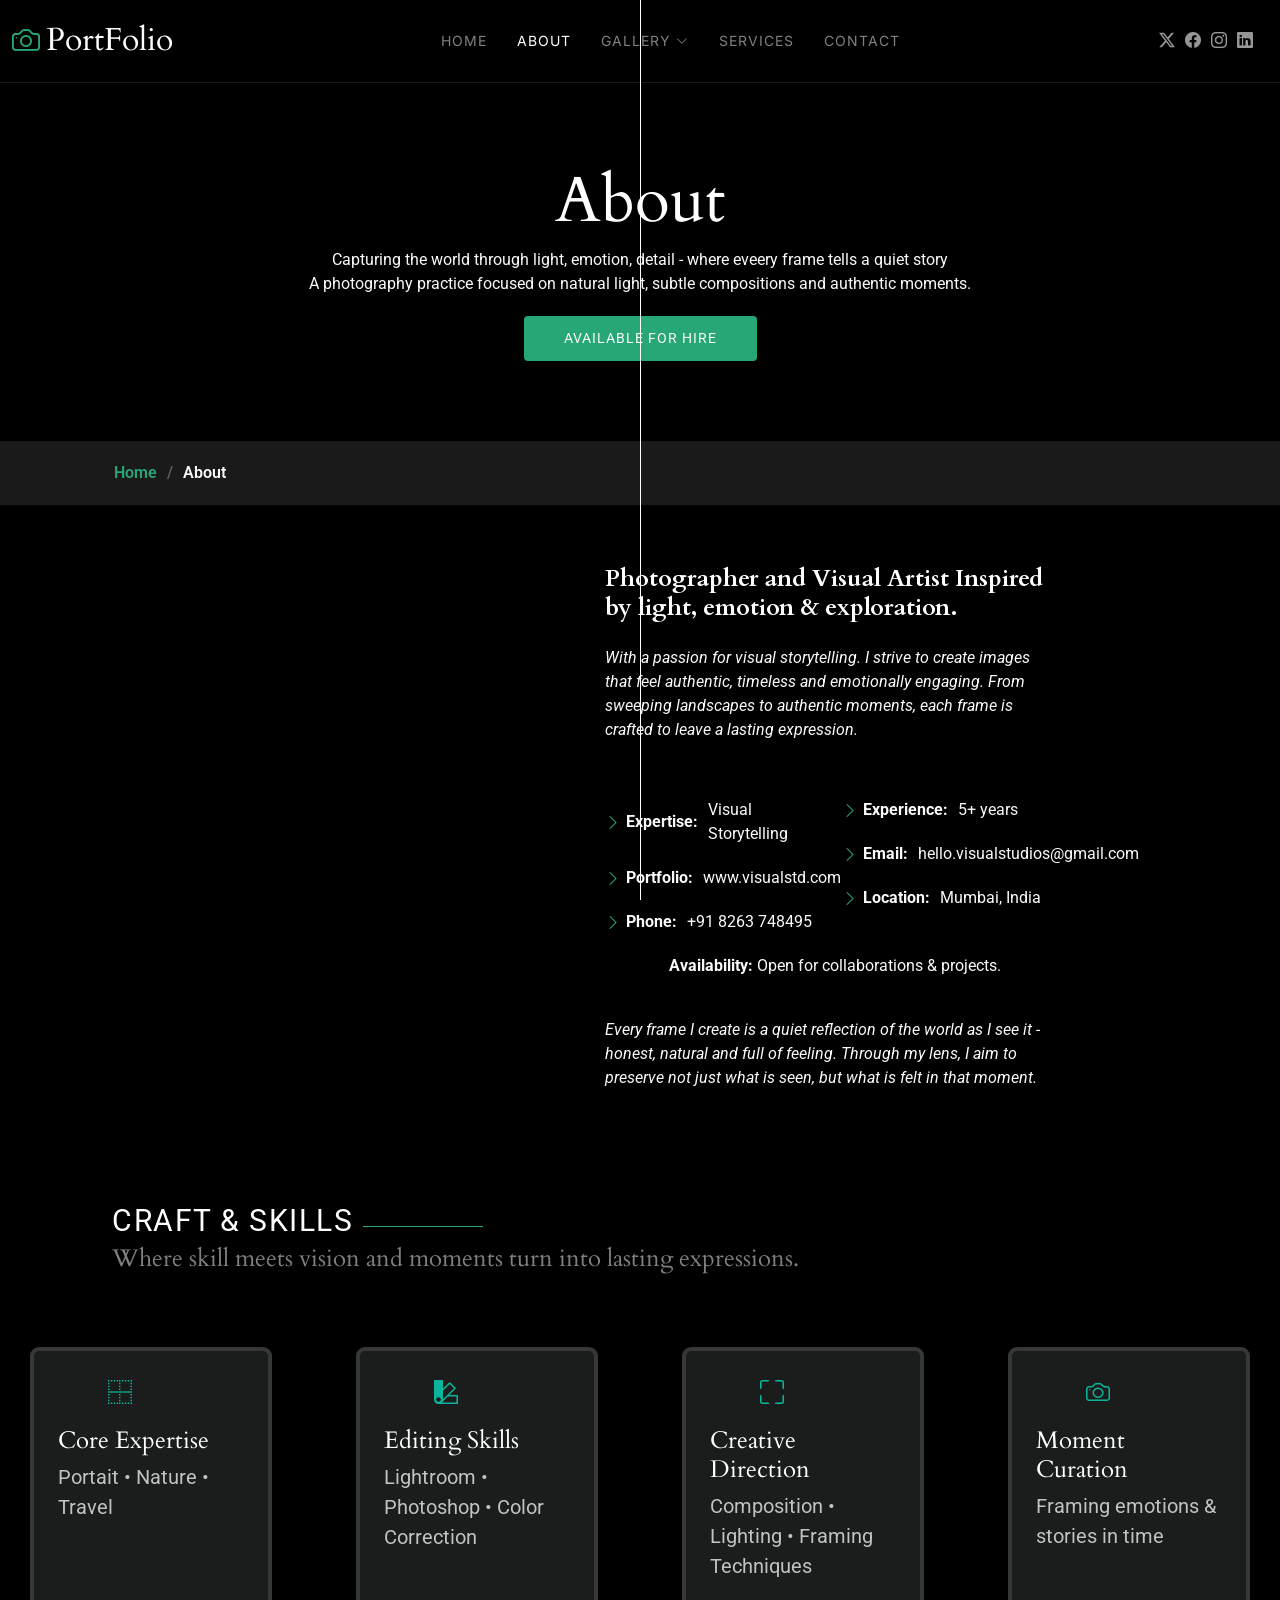
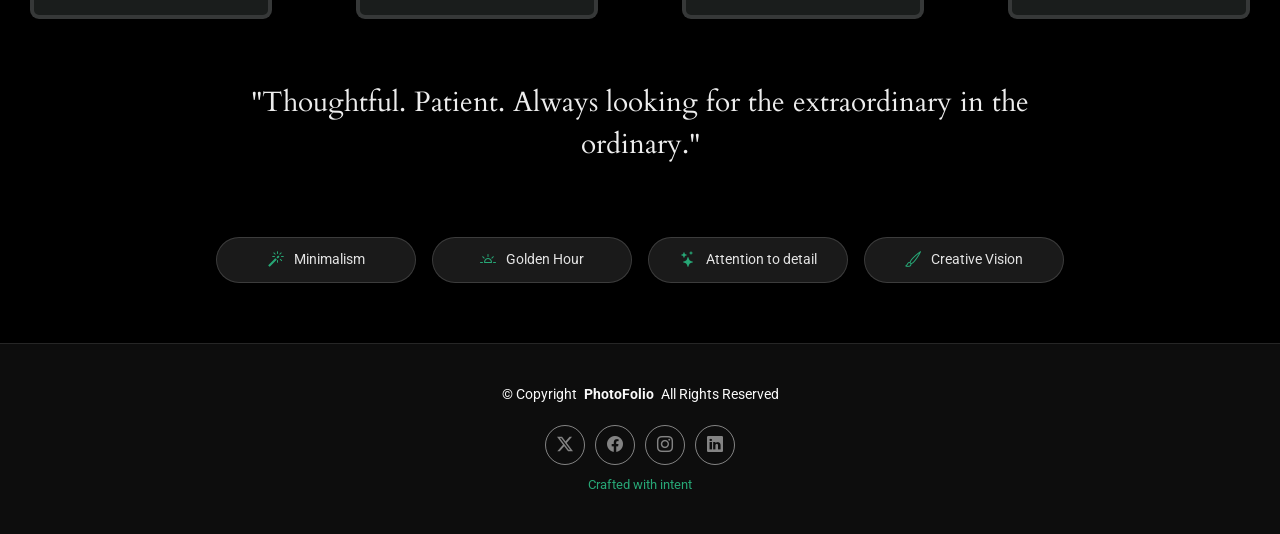
==== about.html @ 5c7926f3 "Move website files to repository root" ====
<!DOCTYPE html>
<html lang="en">

<head>
  <meta charset="utf-8">
  <meta content="width=device-width, initial-scale=1.0" name="viewport">
  <title>About - PhotoFolio Bootstrap Template</title>
  <meta name="description" content="">
  <meta name="keywords" content="">

  <!-- Favicons -->
  <link href="assets/img/favicon.png" rel="icon">
  <link href="assets/img/apple-touch-icon.png" rel="apple-touch-icon">

  <!-- Fonts -->
  <link href="https://fonts.googleapis.com" rel="preconnect">
  <link href="https://fonts.gstatic.com" rel="preconnect" crossorigin>
  <link href="https://fonts.googleapis.com/css2?family=Roboto:ital,wght@0,100;0,300;0,400;0,500;0,700;0,900;1,100;1,300;1,400;1,500;1,700;1,900&family=Inter:wght@100;200;300;400;500;600;700;800;900&family=Cardo:ital,wght@0,400;0,700;1,400;1,700&display=swap" rel="stylesheet">

  <!-- Vendor CSS Files -->
  <link href="assets/vendor/bootstrap/css/bootstrap.min.css" rel="stylesheet">
  <link href="assets/vendor/bootstrap-icons/bootstrap-icons.css" rel="stylesheet">
  <link href="assets/vendor/aos/aos.css" rel="stylesheet">
  <link href="assets/vendor/glightbox/css/glightbox.min.css" rel="stylesheet">
  <link href="assets/vendor/swiper/swiper-bundle.min.css" rel="stylesheet">

  <!-- Main CSS File -->
  <link href="assets/css/main.css" rel="stylesheet">
  <link href = "assets/css/photo.css" rel = "stylesheet">

  <!-- =======================================================
  * Template Name: PhotoFolio
  * Template URL: https://bootstrapmade.com/photofolio-bootstrap-photography-website-template/
  * Updated: Aug 07 2024 with Bootstrap v5.3.3
  * Author: BootstrapMade.com
  * License: https://bootstrapmade.com/license/
  ======================================================== -->
</head>

<body class="about-page">

  <header id="header" class="header d-flex align-items-center sticky-top">
    <div class="container-fluid position-relative d-flex align-items-center justify-content-between">

      <a href="index.html" class="logo d-flex align-items-center me-auto me-xl-0">
        <!-- Uncomment the line below if you also wish to use an image logo -->
        <!-- <img src="assets/img/logo.png" alt=""> -->
        <i class="bi bi-camera"></i>
        <h1 class="sitename">PortFolio</h1>
      </a>

      <nav id="navmenu" class="navmenu">
        <ul>
          <li><a href="index.html">Home<br></a></li>
          <li><a href="about.html" class="active">About</a></li>
          <li class="dropdown"><a href="gallery.html"><span>Gallery</span> <i class="bi bi-chevron-down toggle-dropdown"></i></a>
            <ul>
              <li><a href="gallery.html">Nature</a></li>
              <li><a href="gallery.html">People</a></li>
              <li><a href="gallery.html">Architecture</a></li>
              <li><a href="gallery.html">Animals</a></li>
              <li><a href="gallery.html">Sports</a></li>
              <li><a href="gallery.html">Travel</a></li>
            </ul>
          </li>
          <li><a href="services.html">Services</a></li>
          <li><a href="contact.html">Contact</a></li>
        </ul>
        <i class="mobile-nav-toggle d-xl-none bi bi-list"></i>
      </nav>

      <div class="header-social-links">
        <a href="#" class="twitter"><i class="bi bi-twitter-x"></i></a>
        <a href="#" class="facebook"><i class="bi bi-facebook"></i></a>
        <a href="#" class="instagram"><i class="bi bi-instagram"></i></a>
        <a href="#" class="linkedin"><i class="bi bi-linkedin"></i></a>
      </div>

    </div>
  </header>

  <main class="main">

    <!-- Page Title -->
    <div class="page-title" data-aos="fade">
      <div class="heading">
        <div class="container">
          <div class="row d-flex justify-content-center text-center">
            <div class="col-lg-8">
              <h1>About</h1>
              <p class="mb-0">Capturing the world through light, emotion, detail - where eveery frame tells a quiet story</p>
               <p class="mb-0">A photography practice focused on natural light, subtle compositions and authentic moments.</p>
              <a href="contact.html" class="cta-btn">Available for Hire<br></a>
            </div>
          </div>
        </div>
      </div>
      <nav class="breadcrumbs">
        <div class="container">
          <ol>
            <li><a href="index.html">Home</a></li>
            <li class="current">About</li>
          </ol>
        </div>
      </nav>
    </div><!-- End Page Title -->

    <!-- About Section -->
    <section id="about" class="about section">

      <div class="container" data-aos="fade-up" data-aos-delay="100">

        <div class="row gy-4 justify-content-center">
          <div class="col-lg-4">
            <img src="../../web development/about(photo).jpg" class="img-fluid rounded-2" alt="">
          </div>
          <div class="col-lg-5 content">
            <h2>Photographer and Visual Artist Inspired by light, emotion & exploration.</h2>
            <p class="fst-italic py-3">
            With a passion for visual storytelling. I strive to create images that feel authentic, timeless and emotionally engaging. From sweeping landscapes to authentic moments, each frame is crafted to leave a lasting expression.
            </p>
            <br>
            <div class="row">
              <div class="col-lg-6">
                <ul>
                  <li><i class="bi bi-chevron-right"></i> <strong>Expertise:</strong>Visual Storytelling<span></span></li>
                  <li><i class="bi bi-chevron-right"></i> <strong>Portfolio:</strong> <span>www.visualstd.com</span></li>
                  <li><i class="bi bi-chevron-right"></i> <strong>Phone:</strong> <span>+91 8263 748495</span></li>
                </ul>
              </div>
              <div class="col-lg-6">
                <ul>
                  <li><i class="bi bi-chevron-right"></i> <strong>Experience:</strong> <span>5+ years</span></li>
                  <li><i class="bi bi-chevron-right"></i> <strong>Email:</strong> <span>hello.visualstudios@gmail.com</span></li>
                  <li><i class="bi bi-chevron-right"></i> <strong>Location:</strong> <span>Mumbai, India</span></li>
                </ul>
              </div>
            </div>
            <div>
           <i class=" ms-5 ps-3"></i> <strong>Availability: </strong> <span>Open for collaborations & projects.</span></li>
           </div>
           <br>
            <p class="fst-italic py-3">
              Every frame I create is a quiet reflection of the world as I see it - honest, natural and full of feeling. Through my lens, I aim to preserve not just what is seen, but what is felt in that moment.
            </p>
          </div>
        </div>

      </div>
      <br>
      <br>
      <!-- Skills Grid -->
      <div class="container section-title" data-aos="fade-up">
        <h2>Craft & Skills</h2>
        <p>Where skill meets vision and moments turn into lasting expressions.</p>
      </div><!-- End Section Title -->
        <div class="mb-5">
          <div class="row g-4">
            <div class="col-6 col-md-4 col-lg-3" data-aos="fade-up" data-aos-delay="120">
              <div class="skill-item">
                <i class="bi bi-border-center"></i>
                <h3 class = "fs-4">Core Expertise</h3>
                <p class = "fs-5">Portait • Nature • Travel</p>
              </div>
            </div>
            <div class="col-6 col-md-4 col-lg-3" data-aos="fade-up" data-aos-delay="180">
              <div class="skill-item">
                <i class="bi bi-palette2"></i>
                <h3 class = "fs-4">Editing Skills</h3>
                <p class = "fs-5">Lightroom • Photoshop • Color Correction</p>
              </div>
            </div>
            <div class="col-6 col-md-4 col-lg-3" data-aos="fade-up" data-aos-delay="240">
              <div class="skill-item">
                <i class="bi bi-fullscreen"></i>
                <h3 class = "fs-4">Creative Direction</h3>
                <p class = "fs-5">Composition • Lighting • Framing Techniques</p>
              </div>
            </div>
            <div class="col-6 col-md-4 col-lg-3" data-aos="fade-up" data-aos-delay="300">
              <div class="skill-item">
                <i class="bi bi-camera"></i>
                <h3 class = "fs-4">Moment Curation</h3>
                <p class = "fs-5">Framing emotions & stories in time</p>
              </div>
            </div>
          </div>
        </div>

        <!-- Quote -->
        <blockquote class="personal-quote text-center mb-5" data-aos="fade-down" data-aos-delay="200">
          <p>"Thoughtful. Patient. Always looking for the extraordinary in the ordinary."</p>
        </blockquote>
        <!-- End Quote -->

        <!-- Fun Facts -->
        <div class="row g-3 justify-content-center">
          <div class="col-6 col-md-3 col-lg-2" data-aos="zoom-in" data-aos-delay="120">
            <div class="fact-pill">
              <i class="bi bi-magic"></i>
              <span>Minimalism</span>
            </div>
          </div>
          <div class="col-6 col-md-3 col-lg-2" data-aos="zoom-in" data-aos-delay="160">
            <div class="fact-pill">
              <i class="bi bi-brightness-alt-high"></i>
              <span>Golden Hour</span>
            </div>
          </div>
          <div class="col-6 col-md-3 col-lg-2" data-aos="zoom-in" data-aos-delay="200">
            <div class="fact-pill">
              <i class="bi bi-stars"></i>
              <span>Attention to detail</span>
            </div>
          </div>
          <div class="col-6 col-md-3 col-lg-2" data-aos="zoom-in" data-aos-delay="240">
            <div class="fact-pill">
              <i class="bi bi-brush"></i>
              <span>Creative Vision</span>
            </div>
          </div>
        </div>
        <!-- End Fun Facts -->

        <!-- End Skills Grid -->
    </section><!-- /About Section -->
  </main>

  <footer id="footer" class="footer">

    <div class="container">
      <div class="copyright text-center ">
        <p>© <span>Copyright</span> <strong class="px-1 sitename">PhotoFolio</strong> <span>All Rights Reserved</span></p>
      </div>
      <div class="social-links d-flex justify-content-center">
        <a href=""><i class="bi bi-twitter-x"></i></a>
        <a href=""><i class="bi bi-facebook"></i></a>
        <a href=""><i class="bi bi-instagram"></i></a>
        <a href=""><i class="bi bi-linkedin"></i></a>
      </div>
      <div class="credits">
        <!-- All the links in the footer should remain intact. -->
        <!-- You can delete the links only if you've purchased the pro version. -->
        <!-- Licensing information: https://bootstrapmade.com/license/ -->
        <!-- Purchase the pro version with working PHP/AJAX contact form: [buy-url] -->
     <a href="https://bootstrapmade.com/"> Crafted with intent</a> <a href="https://bootstrapmade.com/tools/"></a>
      </div>
    </div>

  </footer>

  <!-- Scroll Top -->
  <a href="#" id="scroll-top" class="scroll-top d-flex align-items-center justify-content-center"><i class="bi bi-arrow-up-short"></i></a>

  <!-- Preloader -->
  <div id="preloader">
    <div class="line"></div>
  </div>

  <!-- Vendor JS Files -->
  <script src="assets/vendor/bootstrap/js/bootstrap.bundle.min.js"></script>
  <script src="assets/vendor/php-email-form/validate.js"></script>
  <script src="assets/vendor/aos/aos.js"></script>
  <script src="assets/vendor/glightbox/js/glightbox.min.js"></script>
  <script src="assets/vendor/swiper/swiper-bundle.min.js"></script>

  <!-- Main JS File -->
  <script src="assets/js/main.js"></script>

</body>

</html>
---- assets/css/main.css ----
/**
* Template Name: PhotoFolio
* Template URL: https://bootstrapmade.com/photofolio-bootstrap-photography-website-template/
* Updated: Aug 07 2024 with Bootstrap v5.3.3
* Author: BootstrapMade.com
* License: https://bootstrapmade.com/license/
*/

/*--------------------------------------------------------------
# Font & Color Variables
# Help: https://bootstrapmade.com/color-system/
--------------------------------------------------------------*/
/* Fonts */
:root {
  --default-font: "Roboto",  system-ui, -apple-system, "Segoe UI", Roboto, "Helvetica Neue", Arial, "Noto Sans", "Liberation Sans", sans-serif, "Apple Color Emoji", "Segoe UI Emoji", "Segoe UI Symbol", "Noto Color Emoji";
  --heading-font: "Cardo",  sans-serif;
  --nav-font: "Inter",  sans-serif;
}

/* Global Colors - The following color variables are used throughout the website. Updating them here will change the color scheme of the entire website */
:root { 
  --background-color: #000000; /* Background color for the entire website, including individual sections */
  --default-color: #fafafa; /* Default color used for the majority of the text content across the entire website */
  --heading-color: #ffffff; /* Color for headings, subheadings and title throughout the website */
  --accent-color: #27a776; /* Accent color that represents your brand on the website. It's used for buttons, links, and other elements that need to stand out */
  --surface-color: #1a1a1a; /* The surface color is used as a background of boxed elements within sections, such as cards, icon boxes, or other elements that require a visual separation from the global background. */
  --contrast-color: #ffffff; /* Contrast color for text, ensuring readability against backgrounds of accent, heading, or default colors. */
}

/* Nav Menu Colors - The following color variables are used specifically for the navigation menu. They are separate from the global colors to allow for more customization options */
:root {
  --nav-color: rgba(255, 255, 255, 0.5);  /* The default color of the main navmenu links */
  --nav-hover-color: #ffffff; /* Applied to main navmenu links when they are hovered over or active */
  --nav-mobile-background-color: #1a1a1a; /* Used as the background color for mobile navigation menu */
  --nav-dropdown-background-color: #1a1a1a; /* Used as the background color for dropdown items that appear when hovering over primary navigation items */
  --nav-dropdown-color: rgba(255, 255, 255, 0.5); /* Used for navigation links of the dropdown items in the navigation menu. */
  --nav-dropdown-hover-color: #ffffff; /* Similar to --nav-hover-color, this color is applied to dropdown navigation links when they are hovered over. */
}

/* Color Presets - These classes override global colors when applied to any section or element, providing reuse of the sam color scheme. */

.light-background {
  --background-color: #1a1a1a;
  --surface-color: #343434;
}

.dark-background {
  --background-color: #060606;
  --default-color: #ffffff;
  --heading-color: #ffffff;
  --surface-color: #252525;
  --contrast-color: #ffffff;
}

/* Smooth scroll */
:root {
  scroll-behavior: smooth;
}

/*--------------------------------------------------------------
# General Styling & Shared Classes
--------------------------------------------------------------*/
body {
  color: var(--default-color);
  background-color: var(--background-color);
  font-family: var(--default-font);
}

a {
  color: var(--accent-color);
  text-decoration: none;
  transition: 0.3s;
}

a:hover {
  color: color-mix(in srgb, var(--accent-color), transparent 25%);
  text-decoration: none;
}

h1,
h2,
h3,
h4,
h5,
h6 {
  color: var(--heading-color);
  font-family: var(--heading-font);
}

/* PHP Email Form Messages
------------------------------*/
.php-email-form .error-message {
  display: none;
  background: #df1529;
  color: #ffffff;
  text-align: left;
  padding: 15px;
  margin-bottom: 24px;
  font-weight: 600;
}

.php-email-form .sent-message {
  display: none;
  color: #ffffff;
  background: #059652;
  text-align: center;
  padding: 15px;
  margin-bottom: 24px;
  font-weight: 600;
}

.php-email-form .loading {
  display: none;
  background: var(--surface-color);
  text-align: center;
  padding: 15px;
  margin-bottom: 24px;
}

.php-email-form .loading:before {
  content: "";
  display: inline-block;
  border-radius: 50%;
  width: 24px;
  height: 24px;
  margin: 0 10px -6px 0;
  border: 3px solid var(--accent-color);
  border-top-color: var(--surface-color);
  animation: php-email-form-loading 1s linear infinite;
}

@keyframes php-email-form-loading {
  0% {
    transform: rotate(0deg);
  }

  100% {
    transform: rotate(360deg);
  }
}

/*--------------------------------------------------------------
# Global Header
--------------------------------------------------------------*/
.header {
  color: var(--default-color);
  background-color: var(--background-color);
  padding: 20px 0;
  transition: all 0.5s;
  z-index: 997;
  border-bottom: 1px solid var(--background-color);
}

.header .logo {
  line-height: 1;
}

.header .logo img {
  max-height: 36px;
  margin-right: 8px;
}

.header .logo h1 {
  font-size: 32px;
  margin: 0;
  font-weight: 400;
  color: var(--heading-color);
}

.header .logo i {
  font-size: 28px;
  margin-right: 6px;
}

.header .header-social-links {
  padding-right: 15px;
}

.header .header-social-links a {
  color: color-mix(in srgb, var(--default-color), transparent 40%);
  padding-left: 6px;
  display: inline-block;
  transition: 0.3s;
  font-size: 16px;
}

.header .header-social-links a:hover {
  color: var(--accent-color);
}

.header .header-social-links a i {
  line-height: 0px;
}

@media (max-width: 1200px) {
  .header .logo {
    order: 1;
  }

  .header .logo h1 {
    font-size: 26px;
  }

  .header .logo i {
    font-size: 20px;
  }

  .header .header-social-links {
    order: 2;
  }

  .header .header-social-links a {
    font-size: 16px;
  }

  .header .navmenu {
    order: 3;
  }
}

.scrolled .header {
  border-color: color-mix(in srgb, var(--background-color) 90%, white 20%);
}

/*--------------------------------------------------------------
# Navigation Menu
--------------------------------------------------------------*/
/* Navmenu - Desktop */
@media (min-width: 1200px) {
  .navmenu {
    padding: 0;
  }

  .navmenu ul {
    margin: 0;
    padding: 0;
    display: flex;
    list-style: none;
    align-items: center;
  }

  .navmenu li {
    position: relative;
  }

  .navmenu a,
  .navmenu a:focus {
    color: var(--nav-color);
    padding: 10px 15px;
    font-size: 14px;
    font-family: var(--nav-font);
    font-weight: 400;
    display: flex;
    align-items: center;
    justify-content: space-between;
    white-space: nowrap;
    transition: 0.3s;
    text-transform: uppercase;
    letter-spacing: 1px;
  }

  .navmenu a i,
  .navmenu a:focus i {
    font-size: 12px;
    line-height: 0;
    margin-left: 5px;
    transition: 0.3s;
  }

  .navmenu li:last-child a {
    padding-right: 0;
  }

  .navmenu li:hover>a,
  .navmenu .active,
  .navmenu .active:focus {
    color: var(--nav-hover-color);
  }

  .navmenu .dropdown ul {
    margin: 0;
    padding: 10px 0;
    background: var(--nav-dropdown-background-color);
    display: block;
    position: absolute;
    visibility: hidden;
    left: 14px;
    top: 130%;
    opacity: 0;
    transition: 0.3s;
    border-radius: 4px;
    z-index: 99;
  }

  .navmenu .dropdown ul li {
    min-width: 200px;
  }

  .navmenu .dropdown ul a {
    padding: 10px 20px;
    font-size: 15px;
    text-transform: none;
    color: var(--nav-dropdown-color);
  }

  .navmenu .dropdown ul a i {
    font-size: 12px;
  }

  .navmenu .dropdown ul a:hover,
  .navmenu .dropdown ul .active:hover,
  .navmenu .dropdown ul li:hover>a {
    color: var(--nav-dropdown-hover-color);
  }

  .navmenu .dropdown:hover>ul {
    opacity: 1;
    top: 100%;
    visibility: visible;
  }

  .navmenu .dropdown .dropdown ul {
    top: 0;
    left: -90%;
    visibility: hidden;
  }

  .navmenu .dropdown .dropdown:hover>ul {
    opacity: 1;
    top: 0;
    left: -100%;
    visibility: visible;
  }
}

/* Navmenu - Mobile */
@media (max-width: 1199px) {
  .mobile-nav-toggle {
    color: var(--nav-color);
    font-size: 28px;
    line-height: 0;
    margin-right: 10px;
    cursor: pointer;
    transition: color 0.3s;
  }

  .navmenu {
    padding: 0;
    z-index: 9997;
  }

  .navmenu ul {
    display: none;
    position: absolute;
    inset: 60px 20px 20px 20px;
    padding: 10px 0;
    margin: 0;
    border-radius: 6px;
    background-color: var(--nav-mobile-background-color);
    overflow-y: auto;
    transition: 0.3s;
    z-index: 9998;
    box-shadow: 0px 0px 30px rgba(0, 0, 0, 0.1);
  }

  .navmenu a,
  .navmenu a:focus {
    color: var(--nav-dropdown-color);
    padding: 10px 20px;
    font-family: var(--nav-font);
    font-size: 17px;
    font-weight: 500;
    display: flex;
    align-items: center;
    justify-content: space-between;
    white-space: nowrap;
    transition: 0.3s;
  }

  .navmenu a i,
  .navmenu a:focus i {
    font-size: 12px;
    line-height: 0;
    margin-left: 5px;
    width: 30px;
    height: 30px;
    display: flex;
    align-items: center;
    justify-content: center;
    border-radius: 50%;
    transition: 0.3s;
    background-color: color-mix(in srgb, var(--accent-color), transparent 90%);
  }

  .navmenu a i:hover,
  .navmenu a:focus i:hover {
    background-color: var(--accent-color);
    color: var(--contrast-color);
  }

  .navmenu a:hover,
  .navmenu .active,
  .navmenu .active:focus {
    color: var(--nav-dropdown-hover-color);
  }

  .navmenu .active i,
  .navmenu .active:focus i {
    background-color: var(--accent-color);
    color: var(--contrast-color);
    transform: rotate(180deg);
  }

  .navmenu .dropdown ul {
    position: static;
    display: none;
    z-index: 99;
    padding: 10px 0;
    margin: 10px 20px;
    background-color: var(--nav-dropdown-background-color);
    border: 1px solid color-mix(in srgb, var(--default-color), transparent 90%);
    box-shadow: none;
    transition: all 0.5s ease-in-out;
  }

  .navmenu .dropdown ul ul {
    background-color: rgba(33, 37, 41, 0.1);
  }

  .navmenu .dropdown>.dropdown-active {
    display: block;
    background-color: rgba(33, 37, 41, 0.03);
  }

  .mobile-nav-active {
    overflow: hidden;
  }

  .mobile-nav-active .mobile-nav-toggle {
    color: #fff;
    position: absolute;
    font-size: 32px;
    top: 15px;
    right: 15px;
    margin-right: 0;
    z-index: 9999;
  }

  .mobile-nav-active .navmenu {
    position: fixed;
    overflow: hidden;
    inset: 0;
    background: rgba(33, 37, 41, 0.8);
    transition: 0.3s;
  }

  .mobile-nav-active .navmenu>ul {
    display: block;
  }
}

/*--------------------------------------------------------------
# Global Footer
--------------------------------------------------------------*/
.footer {
  --background-color: color-mix(in srgb, var(--default-color), transparent 95%);
  border-top: 1px solid color-mix(in srgb, var(--default-color), transparent 90%);
  color: var(--default-color);
  background-color: var(--background-color);
  font-size: 14px;
  padding: 40px 0;
  position: relative;
}

.footer .copyright p {
  margin-bottom: 0;
}

.footer .social-links {
  margin-top: 20px;
}

.footer .social-links a {
  display: flex;
  align-items: center;
  justify-content: center;
  width: 40px;
  height: 40px;
  border-radius: 50%;
  border: 1px solid color-mix(in srgb, var(--default-color), transparent 50%);
  font-size: 16px;
  color: color-mix(in srgb, var(--default-color), transparent 50%);
  margin: 0 5px;
  transition: 0.3s;
}

.footer .social-links a:hover {
  color: var(--accent-color);
  border-color: var(--accent-color);
}

.footer .credits {
  margin-top: 10px;
  font-size: 13px;
  text-align: center;
}

/*--------------------------------------------------------------
# Preloader
--------------------------------------------------------------*/
#preloader {
  display: flex;
  position: fixed;
  inset: 0;
  width: 100%;
  height: 100vh;
  z-index: 99999;
}

#preloader:before,
#preloader:after {
  content: "";
  background-color: #000000;
  position: absolute;
  inset: 0;
  width: 50%;
  height: 100%;
  transition: all 0.3s ease 0s;
  z-index: -1;
}

#preloader:after {
  left: auto;
  right: 0;
}

#preloader .line {
  position: relative;
  overflow: hidden;
  margin: auto;
  width: 1px;
  height: 280px;
  transition: all 0.8s ease 0s;
}

#preloader .line:before {
  content: "";
  position: absolute;
  background-color: #ffffff;
  left: 0;
  top: 50%;
  width: 1px;
  height: 0%;
  transform: translateY(-50%);
  animation: lineincrease 1000ms ease-in-out 0s forwards;
}

#preloader .line:after {
  content: "";
  position: absolute;
  background-color: color-mix(in srgb, var(--default-color), transparent 95%);
  left: 0;
  top: 0;
  width: 1px;
  height: 100%;
  transform: translateY(-100%);
  animation: linemove 1200ms linear 0s infinite;
  animation-delay: 2000ms;
}

#preloader.loaded .line {
  opacity: 0;
  height: 100% !important;
}

#preloader.loaded .line:after {
  opacity: 0;
}

#preloader.loaded:before,
#preloader.loaded:after {
  animation: preloaderfinish 300ms ease-in-out 500ms forwards;
}

@keyframes lineincrease {
  0% {
    height: 0%;
  }

  100% {
    height: 100%;
  }
}

@keyframes linemove {
  0% {
    transform: translateY(200%);
  }

  100% {
    transform: translateY(-100%);
  }
}

@keyframes preloaderfinish {
  0% {
    width: 5 0%;
  }

  100% {
    width: 0%;
  }
}

/*--------------------------------------------------------------
# Scroll Top Button
--------------------------------------------------------------*/
.scroll-top {
  position: fixed;
  visibility: hidden;
  opacity: 0;
  right: 15px;
  bottom: -15px;
  z-index: 99999;
  background-color: var(--accent-color);
  width: 44px;
  height: 44px;
  border-radius: 50px;
  transition: all 0.4s;
}

.scroll-top i {
  font-size: 24px;
  color: var(--default-color);
  line-height: 0;
}

.scroll-top:hover {
  background-color: color-mix(in srgb, var(--accent-color), transparent 20%);
}

.scroll-top.active {
  visibility: visible;
  opacity: 1;
  bottom: 15px;
}

/*--------------------------------------------------------------
# Disable aos animation delay on mobile devices
--------------------------------------------------------------*/
@media screen and (max-width: 768px) {
  [data-aos-delay] {
    transition-delay: 0 !important;
  }
}

/*--------------------------------------------------------------
# Global Page Titles & Breadcrumbs
--------------------------------------------------------------*/
.page-title {
  color: var(--default-color);
  background-color: var(--background-color);
  position: relative;
}

.page-title .heading {
  padding: 80px 0;
  border-top: 1px solid color-mix(in srgb, var(--default-color), transparent 90%);
}

.page-title .heading h1 {
  font-size: 64px;
  font-weight: 400;
}

.page-title .heading .cta-btn {
  color: var(--default-color);
  background: var(--accent-color);
  font-weight: 400;
  font-size: 14px;
  display: inline-block;
  margin-top: 20px;
  padding: 12px 40px;
  border-radius: 4px;
  transition: 0.5s;
  text-transform: uppercase;
  letter-spacing: 1px;
}

.page-title .heading .cta-btn:hover {
  background-color: color-mix(in srgb, var(--accent-color) 90%, white 10%);
}

.page-title nav {
  background-color: color-mix(in srgb, var(--default-color), transparent 90%);
  padding: 20px 0;
}

.page-title nav ol {
  display: flex;
  flex-wrap: wrap;
  list-style: none;
  margin: 0;
  font-size: 16px;
  font-weight: 600;
}

.page-title nav ol li+li {
  padding-left: 10px;
}

.page-title nav ol li+li::before {
  content: "/";
  display: inline-block;
  padding-right: 10px;
  color: color-mix(in srgb, var(--default-color), transparent 70%);
}

/*--------------------------------------------------------------
# Global Sections
--------------------------------------------------------------*/
section,
.section {
  color: var(--default-color);
  background-color: var(--background-color);
  padding: 60px 0;
  scroll-margin-top: 100px;
  overflow: clip;
}

@media (max-width: 1199px) {

  section,
  .section {
    scroll-margin-top: 66px;
  }
}

/*--------------------------------------------------------------
# Global Section Titles
--------------------------------------------------------------*/
.section-title {
  padding-bottom: 60px;
  position: relative;
}

.section-title h2 {
  font-size: 14px;
  font-weight: 400;
  padding: 0;
  line-height: 1px;
  margin: 0;
  letter-spacing: 1.5px;
  text-transform: uppercase;
  color: color-mix(in srgb, var(--default-color), transparent 50%);
  position: relative;
  font-family: var(--default-font);
}

.section-title h2::after {
  content: "";
  width: 120px;
  height: 1px;
  display: inline-block;
  background: var(--accent-color);
  margin: 4px 10px;
}

.section-title p {
  color: var(--heading-color);
  margin: 0;
  font-size: 36px;
  font-weight: 400;
  font-family: var(--heading-font);
}

/*--------------------------------------------------------------
# Hero Section
--------------------------------------------------------------*/
.hero {
  width: 100%;
  min-height: 30vh;
  position: relative;
  padding: 120px 0 60px 0;
  display: flex;
  align-items: center;
}

.hero h2 {
  margin: 0 0 10px 0;
  font-size: 38px;
  font-weight: 700;
}

.hero h2 .underlight {
  position: relative;
  z-index: 1;
  padding: 0 5px;
  display: inline-block;
}

.hero h2 .underlight:before {
  content: "";
  position: absolute;
  height: 50%;
  bottom: 0;
  left: 0;
  right: 0;
  background: var(--accent-color);
  z-index: -1;
}

.hero p {
  color: color-mix(in srgb, var(--default-color), transparent 30%);
  margin-bottom: 30px;
  font-size: 18px;
}

@media (max-width: 768px) {
  .hero h2 {
    font-size: 32px;
  }
}

.hero .btn-get-started {
  color: var(--contrast-color);
  background: var(--accent-color);
  font-weight: 400;
  font-size: 14px;
  display: inline-block;
  padding: 12px 40px;
  border-radius: 4px;
  transition: 0.5s;
  text-transform: uppercase;
  letter-spacing: 1px;
}

.hero .btn-get-started:hover {
  background-color: color-mix(in srgb, var(--accent-color) 90%, white 10%);
}

/*--------------------------------------------------------------
# Gallery Section
--------------------------------------------------------------*/
.gallery .gallery-item {
  position: relative;
  overflow: hidden;
  border-radius: 10px;
}

.gallery .gallery-item img {
  transition: 0.3s;
}

.gallery .gallery-links {
  position: absolute;
  inset: 0;
  opacity: 0;
  transition: all ease-in-out 0.3s;
  background: rgba(0, 0, 0, 0.6);
  z-index: 3;
}

.gallery .gallery-links .preview-link,
.gallery .gallery-links .details-link {
  font-size: 20px;
  color: rgba(255, 255, 255, 0.5);
  transition: 0.3s;
  line-height: 1.2;
  margin: 30px 8px 0 8px;
}

.gallery .gallery-links .preview-link:hover,
.gallery .gallery-links .details-link:hover {
  color: #ffffff;
}

.gallery .gallery-links .details-link {
  font-size: 30px;
  line-height: 0;
}

.gallery .gallery-item:hover .gallery-links {
  opacity: 1;
}

.gallery .gallery-item:hover .preview-link,
.gallery .gallery-item:hover .details-link {
  margin-top: 0;
}

.gallery .gallery-item:hover img {
  transform: scale(1.1);
}

.glightbox-clean .gslide-description {
  background: #272727;
}

.glightbox-clean .gslide-title {
  color: rgba(255, 255, 255, 0.8);
  margin: 0;
}

/*--------------------------------------------------------------
# About Section
--------------------------------------------------------------*/
.about .content h2 {
  font-weight: 700;
  font-size: 24px;
}

.about .content ul {
  list-style: none;
  padding: 0;
}

.about .content ul li {
  margin-bottom: 20px;
  display: flex;
  align-items: center;
}

.about .content ul strong {
  margin-right: 10px;
}

.about .content ul i {
  font-size: 16px;
  margin-right: 5px;
  color: var(--accent-color);
  line-height: 0;
}

/*--------------------------------------------------------------
# Testimonials Section
--------------------------------------------------------------*/
.testimonials .testimonial-item {
  background-color: var(--surface-color);
  box-shadow: 0px 0 20px rgba(0, 0, 0, 0.1);
  box-sizing: content-box;
  padding: 30px;
  margin: 40px 30px;
  min-height: 320px;
  display: flex;
  flex-direction: column;
  text-align: center;
  transition: 0.3s;
}

.testimonials .testimonial-item .stars {
  margin-bottom: 15px;
}

.testimonials .testimonial-item .stars i {
  color: #f3eb06;
  margin: 0 1px;
}

.testimonials .testimonial-item .testimonial-img {
  width: 90px;
  border-radius: 50%;
  border: 4px solid var(--background-color);
  margin: 0 auto;
}

.testimonials .testimonial-item h3 {
  font-size: 18px;
  font-weight: bold;
  margin: 10px 0 5px 0;
}

.testimonials .testimonial-item h4 {
  font-size: 14px;
  color: color-mix(in srgb, var(--default-color), transparent 40%);
  margin: 0;
}

.testimonials .testimonial-item p {
  font-style: italic;
  margin: 0 auto 15px auto;
}

.testimonials .swiper-wrapper {
  height: auto;
}

.testimonials .swiper-pagination {
  margin-top: 20px;
  position: relative;
}

.testimonials .swiper-pagination .swiper-pagination-bullet {
  width: 12px;
  height: 12px;
  background-color: color-mix(in srgb, var(--default-color), transparent 85%);
  opacity: 1;
}

.testimonials .swiper-pagination .swiper-pagination-bullet-active {
  background-color: var(--accent-color);
}

.testimonials .swiper-slide {
  opacity: 0.3;
}

@media (max-width: 1199px) {
  .testimonials .swiper-slide-active {
    opacity: 1;
  }

  .testimonials .swiper-pagination {
    margin-top: 0;
  }

  .testimonials .testimonial-item {
    margin: 40px 20px;
  }
}

@media (min-width: 1200px) {
  .testimonials .swiper-slide-next {
    opacity: 1;
    transform: scale(1.12);
  }
}

/*--------------------------------------------------------------
# Gallery Details Section
--------------------------------------------------------------*/
.gallery-details .portfolio-details-slider img {
  width: 100%;
}

.gallery-details .swiper-wrapper {
  height: auto;
}

.gallery-details .swiper-button-prev,
.gallery-details .swiper-button-next {
  width: 48px;
  height: 48px;
}

.gallery-details .swiper-button-prev:after,
.gallery-details .swiper-button-next:after {
  color: rgba(255, 255, 255, 0.8);
  background-color: rgba(0, 0, 0, 0.15);
  font-size: 24px;
  border-radius: 50%;
  width: 48px;
  height: 48px;
  display: flex;
  align-items: center;
  justify-content: center;
  transition: 0.3s;
}

.gallery-details .swiper-button-prev:hover:after,
.gallery-details .swiper-button-next:hover:after {
  background-color: rgba(0, 0, 0, 0.3);
}

@media (max-width: 575px) {

  .gallery-details .swiper-button-prev,
  .gallery-details .swiper-button-next {
    display: none;
  }
}

.gallery-details .swiper-pagination {
  margin-top: 20px;
  position: relative;
}

.gallery-details .swiper-pagination .swiper-pagination-bullet {
  width: 10px;
  height: 10px;
  background-color: color-mix(in srgb, var(--default-color), transparent 85%);
  opacity: 1;
}

.gallery-details .swiper-pagination .swiper-pagination-bullet-active {
  background-color: var(--accent-color);
}

.gallery-details .portfolio-info h3 {
  font-size: 22px;
  font-weight: 700;
  margin-bottom: 20px;
  padding-bottom: 20px;
  position: relative;
}

.gallery-details .portfolio-info h3:after {
  content: "";
  position: absolute;
  display: block;
  width: 50px;
  height: 3px;
  background: var(--accent-color);
  left: 0;
  bottom: 0;
}

.gallery-details .portfolio-info ul {
  list-style: none;
  padding: 0;
  font-size: 15px;
}

.gallery-details .portfolio-info ul li {
  display: flex;
  flex-direction: column;
  padding-bottom: 15px;
}

.gallery-details .portfolio-info ul strong {
  text-transform: uppercase;
  font-weight: 400;
  color: color-mix(in srgb, var(--default-color), transparent 50%);
  font-size: 14px;
}

.gallery-details .portfolio-info .btn-visit {
  padding: 8px 40px;
  background: var(--accent-color);
  color: var(--contrast-color);
  border-radius: 50px;
  transition: 0.3s;
}

.gallery-details .portfolio-info .btn-visit:hover {
  background: color-mix(in srgb, var(--accent-color), transparent 20%);
}

.gallery-details .portfolio-description h2 {
  font-size: 26px;
  font-weight: 700;
  margin-bottom: 20px;
}

.gallery-details .portfolio-description p {
  padding: 0;
}

.gallery-details .portfolio-description .testimonial-item {
  padding: 30px 30px 0 30px;
  position: relative;
  background: color-mix(in srgb, var(--default-color), transparent 97%);
  margin-bottom: 50px;
}

.gallery-details .portfolio-description .testimonial-item .testimonial-img {
  width: 90px;
  border-radius: 50px;
  border: 6px solid var(--background-color);
  float: left;
  margin: 0 10px 0 0;
}

.gallery-details .portfolio-description .testimonial-item h3 {
  font-size: 18px;
  font-weight: bold;
  margin: 15px 0 5px 0;
  padding-top: 20px;
}

.gallery-details .portfolio-description .testimonial-item h4 {
  font-size: 14px;
  color: #6c757d;
  margin: 0;
}

.gallery-details .portfolio-description .testimonial-item .quote-icon-left,
.gallery-details .portfolio-description .testimonial-item .quote-icon-right {
  color: color-mix(in srgb, var(--accent-color), transparent 50%);
  font-size: 26px;
  line-height: 0;
}

.gallery-details .portfolio-description .testimonial-item .quote-icon-left {
  display: inline-block;
  left: -5px;
  position: relative;
}

.gallery-details .portfolio-description .testimonial-item .quote-icon-right {
  display: inline-block;
  right: -5px;
  position: relative;
  top: 10px;
  transform: scale(-1, -1);
}

.gallery-details .portfolio-description .testimonial-item p {
  font-style: italic;
  margin: 0 0 15px 0 0 0;
  padding: 0;
}

/*--------------------------------------------------------------
# Services Section
--------------------------------------------------------------*/
.services .service-item {
  background-color: var(--surface-color);
  padding: 50px 30px;
  transition: all 0.3s ease-in-out;
  height: 100%;
  position: relative;
  z-index: 1;
}

.services .service-item:before {
  content: "";
  position: absolute;
  background: var(--accent-color);
  inset: 100% 0 0 0;
  transition: all 0.3s;
  z-index: -1;
}

.services .service-item .icon {
  margin-bottom: 15px;
}

.services .service-item .icon i {
  color: var(--default-color);
  background-color: var(--accent-color);
  font-size: 24px;
  width: 56px;
  height: 56px;
  display: flex;
  align-items: center;
  justify-content: center;
  border-radius: 50%;
  transition: ease-in-out 0.3s;
}

.services .service-item h4 {
  font-weight: 700;
  margin-bottom: 15px;
  font-size: 20px;
  font-family: var(--default-font);
}

.services .service-item h4 a {
  color: var(--heading-color);
  transition: ease-in-out 0.3s;
}

.services .service-item p {
  line-height: 24px;
  font-size: 14px;
  margin-bottom: 0;
  transition: ease-in-out 0.3s;
}

.services .service-item:hover h4 a,
.services .service-item:hover p {
  color: var(--default-color);
}

.services .service-item:hover i {
  color: var(--accent-color);
  background-color: var(--default-color);
}

.services .service-item:hover:before {
  background: var(--accent-color);
  inset: 0;
  border-radius: 0px;
}

/*--------------------------------------------------------------
# Pricing Section
--------------------------------------------------------------*/
.pricing .pricing-item {
  border-bottom: 1px dashed color-mix(in srgb, var(--default-color), transparent 60%);
  width: 100%;
  height: 100%;
  padding: 0 0 15px 0;
}

.pricing .pricing-item h3 {
  margin: 0;
  font-size: 20px;
  font-weight: 600;
}

.pricing .pricing-item h4 {
  margin: 0;
  font-size: 18px;
  color: var(--accent-color);
}

/*--------------------------------------------------------------
# Contact Section
--------------------------------------------------------------*/
.contact .info-wrap {
  margin-bottom: 30px;
}

.contact .info-item i {
  font-size: 20px;
  color: var(--accent-color);
  width: 56px;
  height: 56px;
  display: flex;
  justify-content: center;
  align-items: center;
  transition: all 0.3s ease-in-out;
  border-radius: 50%;
  border: 1px solid color-mix(in srgb, var(--accent-color), transparent 40%);
  margin-right: 15px;
}

.contact .info-item h3 {
  font-size: 18px;
  font-weight: 700;
  margin: 0 0 5px 0;
  font-family: var(--default-font);
}

.contact .info-item p {
  padding: 0;
  margin-bottom: 0;
  font-size: 14px;
}

.contact .info-item:hover i {
  background: var(--accent-color);
  color: var(--contrast-color);
}

@media (max-width: 575px) {
  .contact .php-email-form {
    padding: 20px;
  }
}

.contact .php-email-form input[type=text],
.contact .php-email-form input[type=email],
.contact .php-email-form textarea {
  font-size: 14px;
  padding: 10px 15px;
  box-shadow: none;
  border-radius: 0;
  color: var(--default-color);
  background-color: var(--surface-color);
  border-color: color-mix(in srgb, var(--default-color), transparent 80%);
}

.contact .php-email-form input[type=text]:focus,
.contact .php-email-form input[type=email]:focus,
.contact .php-email-form textarea:focus {
  border-color: var(--accent-color);
}

.contact .php-email-form input[type=text]::placeholder,
.contact .php-email-form input[type=email]::placeholder,
.contact .php-email-form textarea::placeholder {
  color: color-mix(in srgb, var(--default-color), transparent 70%);
}

.contact .php-email-form button[type=submit] {
  color: var(--default-color);
  background: var(--accent-color);
  font-weight: 400;
  font-size: 14px;
  display: inline-block;
  margin-top: 20px;
  padding: 14px 40px;
  border: 0;
  border-radius: 4px;
  transition: 0.5s;
  text-transform: uppercase;
  letter-spacing: 1px;
}

.contact .php-email-form button[type=submit]:hover {
  background-color: color-mix(in srgb, var(--accent-color) 90%, white 10%);
}

/*--------------------------------------------------------------
# Starter Section Section
--------------------------------------------------------------*/
.starter-section {
  /* Add your styles here */
}
---- assets/css/photo.css ----
/* :root { 
   --default-font: "Roboto",  system-ui, -apple-system, "Segoe UI", Roboto, "Helvetica Neue", Arial, "Noto Sans", "Liberation Sans", sans-serif, "Apple Color Emoji", "Segoe UI Emoji", "Segoe UI Symbol", "Noto Color Emoji"; 
   --heading-font: "Cardo",  sans-serif; 
   --nav-font: "Inter",  sans-serif; 
 }
 :root {  
 --background-color: ivory;   /* Background color for the entire website, including individual sections  */
   /* --default-color : ivory;   Default color used for the majority of the text content across the entire website  */
   /* --heading-color : black;   Color for headings, subheadings and title throughout the website   */
   /* --accent-color : #C08081;   Accent color that represents your brand on the website. It's used for buttons, links, and other elements that need to stand out  */
   /* --surface-color : #FBF9F6;   The surface color is used as a background of boxed elements within sections, such as cards, icon boxes, or other elements that require a visual separation from the global background.  */
   /* --contrast-color : #ffffff;   Contrast color for text, ensuring readability against backgrounds of accent, heading, or default colors.  */
 /* }  */
 
  /* :root {
 --nav-mobile-background-color: #f5f6f7; /*Used as the background color for mobile navigation menu */
 /* --nav-dropdown-background-color: #4e0202; Used as the background color for dropdown items that appear when hovering over primary navigation items */
/* --nav-dropdown-color: rgba(255, 255, 255, 0.5);   */
 /* --nav-color:  #281414;  The default color of the main navmenu links */
 /* --nav-hover-color: rgba(0, 117, 127, 0.5);   */
  /* }  */

/* .light-background {
  --background-color: #e4d9d9;
  --surface-color: #e4d9d9;
}

/* .dark-background { */
  /* --background-color: #e4d9d9; */
  /* --default-color: #ffffff; */
  /* --heading-color: black; */
  /* --surface-color: #e4d9d9; */
  /* --contrast-color: black; */
/* } * */

/* body {
  color: var(--default-color);
  background-color: var(--background-color);
  font-family: var(--default-font);
} */
/* .header .logo h1 { */
  /* font-size: 32px; */
  /* margin: 0; */
  /* font-weight: 400; */
  /* color: var(--heading-color); */
/* } */
/* .header .header-social-links a {
  color: color-mix(in eee8e8, var(--default-color), transparent 40%);
  padding-left: 6px;
  display: inline-block;
  transition: 0.3s;
  font-size: 16px;
} */

/* .header .header-social-links a:hover {
  color: var(--accent-color);
}
.footer {
  --background-color: color-mix(in srgb, var(--default-color), transparent 95%);
  border-top: 1px solid color-mix(in srgb, var(--default-color), transparent 90%);
  color: var(--default-color);
  background-color: var(--background-color);
  font-size: 14px;
  padding: 40px 0;
  position: relative;
}  */


.about .personal-quote {
  padding: 24px 0;
}

.about .personal-quote p {
  font-family: var(--heading-font);
  font-weight: 300;
  font-size: clamp(20px, 3vw, 28px);
  line-height: 1.5;
  color: color-mix(in srgb, var(--default-color), transparent 5%);
  margin: 0 auto;
  max-width: 800px;
}

.about .fact-pill {
  display: flex;
  align-items: center;
  justify-content: center;
  gap: 10px;
  padding: 10px 14px;
  border-radius: 999px;
  border: 1px solid color-mix(in srgb, var(--default-color), transparent 85%);
  background: var(--surface-color);
  color: color-mix(in srgb, var(--default-color), transparent 10%);
  transition: 0.3s ease-in-out;
}

.about .fact-pill i {
  color: var(--accent-color);
}

.about .fact-pill span {
  font-size: 14px;
}

.about .fact-pill:hover {
  transform: translateY(-2px);
  border-color: color-mix(in srgb, var(--accent-color), transparent 60%);
  box-shadow: 0 10px 30px color-mix(in srgb, var(--default-color), transparent 92%);
}

.about .fact-pill:focus-within {
  box-shadow: 0 0 0 3px color-mix(in srgb, var(--accent-color), transparent 70%);
}

@media (max-width: 992px) {
  .about .profile-figure {
    text-align: center !important;
  }

  .about .profile-figure .profile-photo {
    width: 72%;
  }

  .about .intro-content .cta-group {
    flex-wrap: wrap;
  }
}

@media (max-width: 576px) {
  .about .profile-figure .profile-photo {
    width: 100%;
  }
}


/*--------------------------------------------------------------
# Pricing Section
--------------------------------------------------------------*/
.pricing .pricing-item {
  background-color: white;
  box-shadow: 0px 5px 90px rgba(0, 0, 0, 0.1);
  padding: 40px 20px;
  text-align: center;
  border-radius: 8px;
  position: relative;
  overflow: hidden;
}

.pricing .pricing-item h3 {
  padding: 15px;
  margin-top: 15px;
  font-size: 18px;
  font-weight: 600;
}

.pricing .pricing-item h4 {
  color: rgb(106, 106, 228);
  font-size: 42px;
  font-family: 'Times New Roman', Times, serif;
  font-weight: 500;
}

.pricing .pricing-item h4 sup {
  font-size: 20px;
  top: -15px;
  left: -3px;
}

.pricing .pricing-item h4 span {
  color: plum, transparent 40%;
  font-size: 16px;
  font-weight: 300;
}

.pricing .pricing-item ul {
  padding: 20px 0;
  list-style: none;
  text-align: center;
  line-height: 20px;
  font-size: 14px;
}

.pricing .pricing-item ul li {
  padding-bottom: 16px;
}

.pricing .pricing-item ul .na {
  color: plum, transparent 60%;
  text-decoration: line-through;
}

.pricing .pricing-item .btn-wrap {
  padding: 15px;
  text-align: center;
}

.pricing .pricing-item .btn-buy {
  color: plum;
  background-color: transparent;
  border: 2px solid plum;
  display: inline-block;
  padding: 10px 40px 12px 40px;
  border-radius: 50px;
  font-size: 14px;
  font-family: Cambria, Cochin, Georgia, Times, 'Times New Roman', serif;
  font-weight: 600;
  transition: 0.3s;
}

.pricing .pricing-item .btn-buy:hover {
  background: white;
  color: burlywood;
}

.pricing .recommended .btn-buy {
  background: plum;
  color: burlywood;
}

.pricing .recommended .btn-buy:hover {
  background: plum, transparent 20%;
  border-color: plum, transparent 20%;
}

.pricing .recommended-badge {
  position: absolute;
  top: 20px;
  left: 50%;
  transform: translateX(-50%);
  z-index: 1;
  font-size: 13px;
  padding: 3px 25px 6px 25px;
  background: white, transparent 92%;
  color: plum;
  border-radius: 50px;
}
.about .content ul i {
  font-size: 16px;
  margin-right: 5px;
  color: var(--accent-color);
  line-height: 0;
}
.about .content div i{
   color: var(--accent-color);
}
.card{
  color: rgb(60, 5, 111);
  border : rgb(161, 50, 161);
  border-radius: 20px;
  transition: 0.3s;
}
.card:hover{
  transform : translateY(-8px);
}
.about .intro-content .cta-group .link-underline::after {
  content: "";
  position: absolute;
  left: 0;
  right: 0;
  bottom: 0;
  height: 1px;
  background: color-mix(in srgb, var(--accent-color), transparent 40%);
  transform: scaleX(0.7);
  transform-origin: left;
  transition: 0.3s ease-in-out;
}
.about .intro-content .cta-group .link-underline:hover,
.about .intro-content .cta-group .link-underline:focus {
  color: color-mix(in srgb, var(--accent-color), transparent 0%);
  outline: white;
}

.about .intro-content .cta-group .link-underline:hover::after,
.about .intro-content .cta-group .link-underline:focus::after {
  transform: scaleX(5);
}
.about .skill-item {
  margin-top: 10px;
  margin-left: 30px;
  margin-right: 30px;
  padding: 24px;
  border-radius: 9px;
  transition: 0.3s ease-in-out;
  background: color-mix(in srgb, var(--surface-color), var(--accent-color) 2%);
  border: 4px solid color-mix(in srgb, var(--default-color), transparent 88%);
  height: 100%;
}

.about .skill-item i {
  margin-left: 50px;
  margin-right: 50px;
  font-size: 24px;
  color: rgb(10, 181, 155);
  margin-bottom: 16px;
  display: inline-block;
}

.about .skill-item h3 {
  font-size: 16px;
  margin-bottom: 6px;
  font-weight: 500;
}

.about .skill-item p {
  margin: 0;
  font-size: 14px;
  color: color-mix(in srgb, var(--default-color), transparent 25%);
}

.about .skill-item:hover {
  
  transform: translateY(-3px);
  border-color: color-mix(in srgb, rgb(10, 181, 155), transparent 0%);
  box-shadow: 0 10px 30px color-mix(in srgb, var(--default-color), transparent 92%);
}
.about .timeline-item {
  position: relative;
  padding-left: 26px;
}

.about .timeline-item time {
  display: inline-block;
  font-size: 12px;
  letter-spacing: 0.08em;
  text-transform: uppercase;
  color: color-mix(in srgb, var(--default-color), transparent 45%);
  margin-bottom: 6px;
}

.about .timeline-item h4 {
  font-size: 18px;
  font-weight: 400;
  margin: 0 0 6px;
}

.about .timeline-item p {
  font-size: 14px;
  color: color-mix(in srgb, var(--default-color), transparent 25%);
  margin: 0;
}

.about .timeline-item .dot {
  position: absolute;
  left: 0;
  top: 4px;
  width: 10px;
  height: 10px;
  border-radius: 50%;
  background: var(--accent-color);
  box-shadow: 10px color-mix(in srgb, var(--accent-color), transparent 80%);
}
.section-title h2 {
  font-size: 30px;
  font-weight: 400;
  padding-left: 30px;
  padding-top: 50px;
  line-height: 1px;
  margin: 0;
  letter-spacing: 1.5px;
  text-transform: uppercase;
  color: white;
  position: relative;
  font-family: var(--default-font);
}

.testimonials.section-title {
  font-size: 30px;
  font-weight: 400;
  padding-left: 30px;
  padding-top: 50px;
  line-height: 1px;
  margin: 0;
  letter-spacing: 1.5px;
  text-transform: uppercase;
  color: white;
  position: relative;
  font-family: var(--default-font);
}

.testimonials.section-title{
   color: grey;
  padding-top: 10px;
  padding-left:30px;
  font-size: 24px;
  font-weight: 400;
  font-family: var(--heading-font);
}

.section-title p {
  color: grey;
  padding-top: 10px;
  padding-left:30px;
  font-size: 24px;
  font-weight: 400;
  font-family: var(--heading-font);
}

/* packages  */
.services .services-item {
  display: flex;
  background-color: var(--surface-color);
  border-radius: 12px;
  padding: 2rem;
  height: 100%;
  position: relative;
  overflow: hidden;
  box-shadow: 0 5px 20px rgba(0, 0, 0, 0.03);
  transition: all 0.4s ease;
}

.services .services-item::before {
  content: "";
  position: absolute;
  left: 0;
  top: 0;
  height: 100%;
  width: 4px;
  background-color: var(--accent-color);
  transform: scaleY(0);
  transform-origin: bottom;
  transition: transform 0.4s cubic-bezier(0.65, 0, 0.35, 1);
}

.services .services-item:hover {
  box-shadow: 0 10px 30px rgba(0, 0, 0, 0.08);
  transform: translateY(-5px);
}

.services .services-item:hover::before {
  transform: scaleY(1);
}

.services .services-item:hover .pricing-icon {
  background-color: var(--accent-color);
  color: var(--contrast-color);
  transform: rotateY(180deg);
  font-style: italic;
}

.services .services-item:hover .pricing-icon i {
  transform: rotateY(180deg);
}

.services .services-item:hover .pricing-link i {
  transform: translateX(5px);
}

.services .services-icon {
  flex-shrink: 0;
  width: 70px;
  height: 70px;
  border-radius: 12px;
  background-color: color-mix(in srgb, var(--accent-color), transparent 90%);
  color: var(--accent-color);
  display: flex;
  align-items: center;
  justify-content: center;
  margin-right: 1.5rem;
  transition: all 0.5s ease;
}

.services .services-icon i {
  font-size: 2rem;
  transition: transform 0.5s ease;
}

.services .services-content {
  flex-grow: 1;
}

.services .services-content h3 {
  font-size: 1.4rem;
  margin-bottom: 1rem;
  font-weight: 700;
  color: var(--heading-color);
}

.services .services-content p {
  margin-bottom: 1.25rem;
  color: color-mix(in srgb, var(--default-color), transparent 20%);
}

.services .service-link {
  display: inline-flex;
  align-items: center;
  color: var(--accent-color);
  font-weight: 600;
  text-decoration: none;
  transition: color 0.3s ease;
}

.services .service-link span {
  margin-right: 0.5rem;
}

 /*--------------------------------------------------------------
# Service Details Section
--------------------------------------------------------------*/
 /* .service1-details .services-list { 
  background-color: var(--surface-color);
  padding: 10px 30px;
  border: 1px solid color-mix(in srgb, var(--default-color), transparent 90%);
  margin-bottom: 20px;
}

.service1-details .services-list a {
  display: block;
  line-height: 1;
  padding: 8px 0 8px 15px;
  border-left: 3px solid color-mix(in srgb, var(--default-color), transparent 70%);
  margin: 20px 0;
  color: color-mix(in srgb, var(--default-color), transparent 20%);
  transition: 0.3s;
}

.service1-details .services-list a.active {
  color: var(--heading-color);
  font-weight: 700;
  border-color: var(--accent-color);
}

.service1-details .services-list a:hover {
  border-color: var(--accent-color);
}

.service1-details .services-img {
  margin-bottom: 20px;
}

.service1-details h3 {
  font-size: 26px;
  font-weight: 700;
}

.service1-details h4 {
  font-size: 20px;
  font-weight: 700;
}

.service1-details p {
  font-size: 15px;
}

.service1-details ul {
  list-style: none;
  padding: 0;
  font-size: 15px;
}

.service1-details ul li {
  padding: 5px 0;
  display: flex;
  align-items: center;
}

.service1-details ul i {
  font-size: 20px;
  margin-right: 8px;
  color: var(--accent-color);
}  */

.gallery-grid {
  display: grid;
  grid-template-columns: repeat(4, 1fr);
  grid-auto-rows: 180px;
  gap: 10px;
} 

/* base item */
.gallery-item {
  position: relative;
  overflow: hidden;
  border-radius: 10px;
}

.gallery-item img {
  width: 100%;
  height: 100%;
  object-fit: cover;
  transition: 0.3s;
}

/* hover effect (your existing idea kept) */
.gallery-item:hover img {
  transform: scale(1.1);
}

/* sizes */
.large {
  grid-column: span 2;
  grid-row: span 2;
}

.tall {
  grid-row: span 2;
}

.wide {
  grid-column: span 4;
}

/*--------------------------------------------------------------
# Services Section
--------------------------------------------------------------*/
.services .service-item {
  background-color: var(--surface-color);
  padding: 50px 30px;
  transition: all 0.3s ease-in-out;
  height: 100%;
  position: relative;
  z-index: 1;
   font-style: italic;
}

.services .service-item:before {
  content: "";
  position: absolute;
  background: var(--accent-color);
  inset: 100% 0 0 0;
  transition: all 0.3s;
  z-index: -1;
   font-style: italic;
}

.services .service-item .icon {
  margin-bottom: 15px;
   font-style: italic;
}

.services .service-item .icon i {
  color: var(--default-color);
  background-color: var(--accent-color);
  font-size: 24px;
  width: 56px;
  height: 56px;
  display: flex;
  align-items: center;
  justify-content: center;
  border-radius: 50%;
  transition: ease-in-out 0.3s;
   font-style: italic;
}

.services .service-item h4 {
  font-weight: 700;
  margin-bottom: 15px;
  font-size: 20px;
  font-family: var(--default-font);
   font-style: italic;
}

.services .service-item h4 a {
  color: var(--heading-color);
  transition: ease-in-out 0.3s;
}

.services .service-item p {
  line-height: 24px;
  font-size: 14px;
  margin-bottom: 0;
  transition: ease-in-out 0.3s;
   font-style: italic;
}

.services .service-item:hover h4 a,
.services .service-item:hover p {
  color: var(--default-color);
   font-style: italic;
}

.services .service-item:hover i {
  color: var(--accent-color);
  background-color: var(--default-color);
}

.services .service-item:hover:before {
  background: var(--accent-color);
  inset: 0;
  border-radius: 0px;
}

.dropdown ul li a.active{
    color:#27a776 !important;
    font-weight:600;
}


/* PHP Email Form Messages
------------------------------*/
.php-email-form .error-message {
  display: none;
  background: #df1529;
  color: #ffffff;
  text-align: left;
  padding: 15px;
  margin-bottom: 24px;
  font-weight: 600;
}

.php-email-form .sent-message {
  display: none;
  color: #ffffff;
  background: #059652;
  text-align: center;
  padding: 15px;
  margin-bottom: 24px;
  font-weight: 600;
}

.php-email-form .loading {
  display: none;
  background: var(--surface-color);
  text-align: center;
  padding: 15px;
  margin-bottom: 24px;
}

.php-email-form .loading:before {
  content: "";
  display: inline-block;
  border-radius: 50%;
  width: 24px;
  height: 24px;
  margin: 0 10px -6px 0;
  border: 3px solid var(--accent-color);
  border-top-color: var(--surface-color);
  animation: php-email-form-loading 1s linear infinite;
}

@keyframes php-email-form-loading {
  0% {
    transform: rotate(0deg);
  }

  100% {
    transform: rotate(360deg);
  }
}
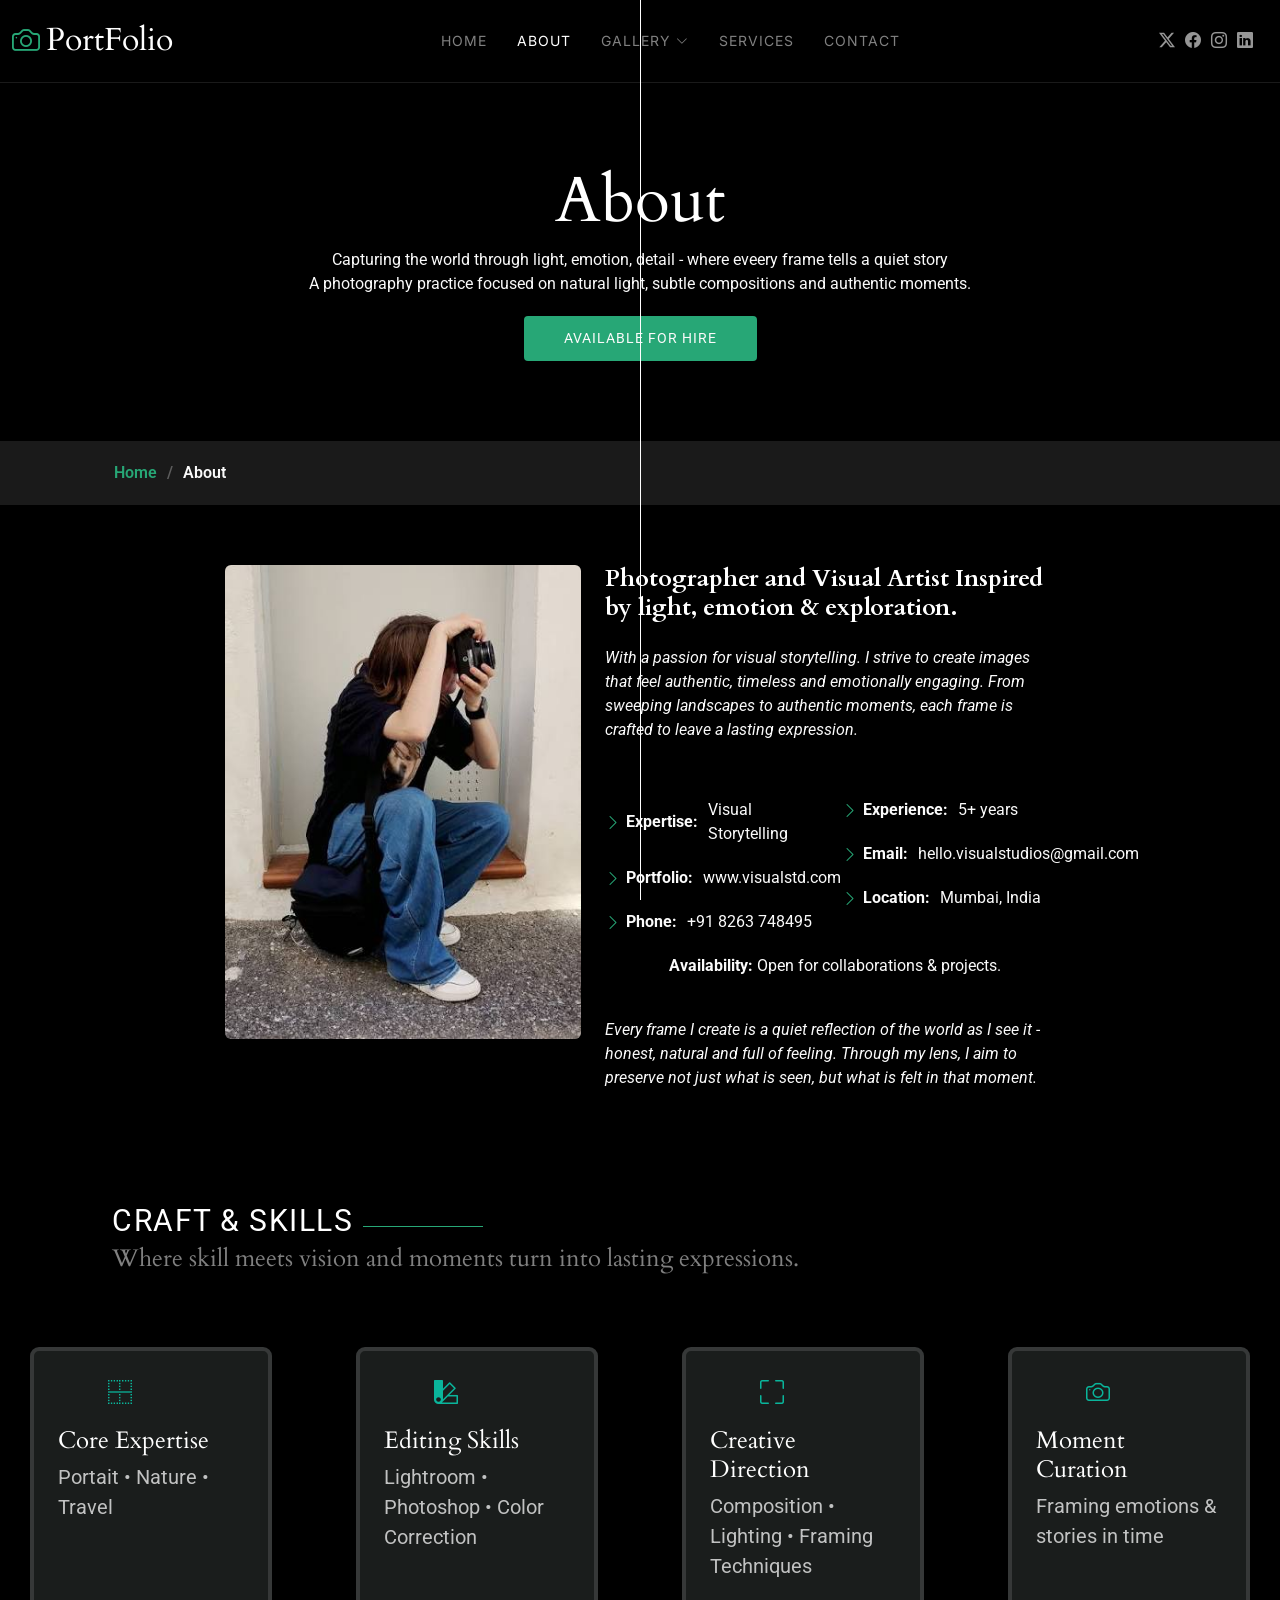
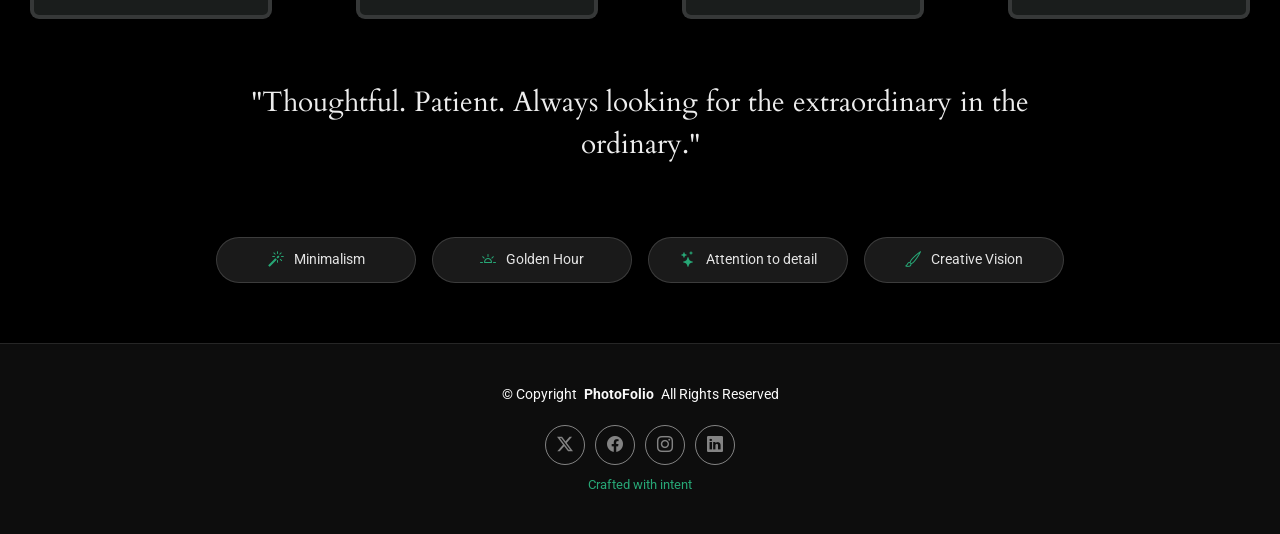
==== commit 76b92e44: "about.html" ====
--- a/about.html
+++ b/about.html
@@ -112,7 +112,7 @@
 
         <div class="row gy-4 justify-content-center">
           <div class="col-lg-4">
-            <img src="../../web development/about(photo).jpg" class="img-fluid rounded-2" alt="">
+            <img src="assets/img/about(photo).jpg" class="img-fluid rounded-2" alt="">
           </div>
           <div class="col-lg-5 content">
             <h2>Photographer and Visual Artist Inspired by light, emotion & exploration.</h2>
@@ -269,4 +269,4 @@
 
 </body>
 
-</html>+</html>
